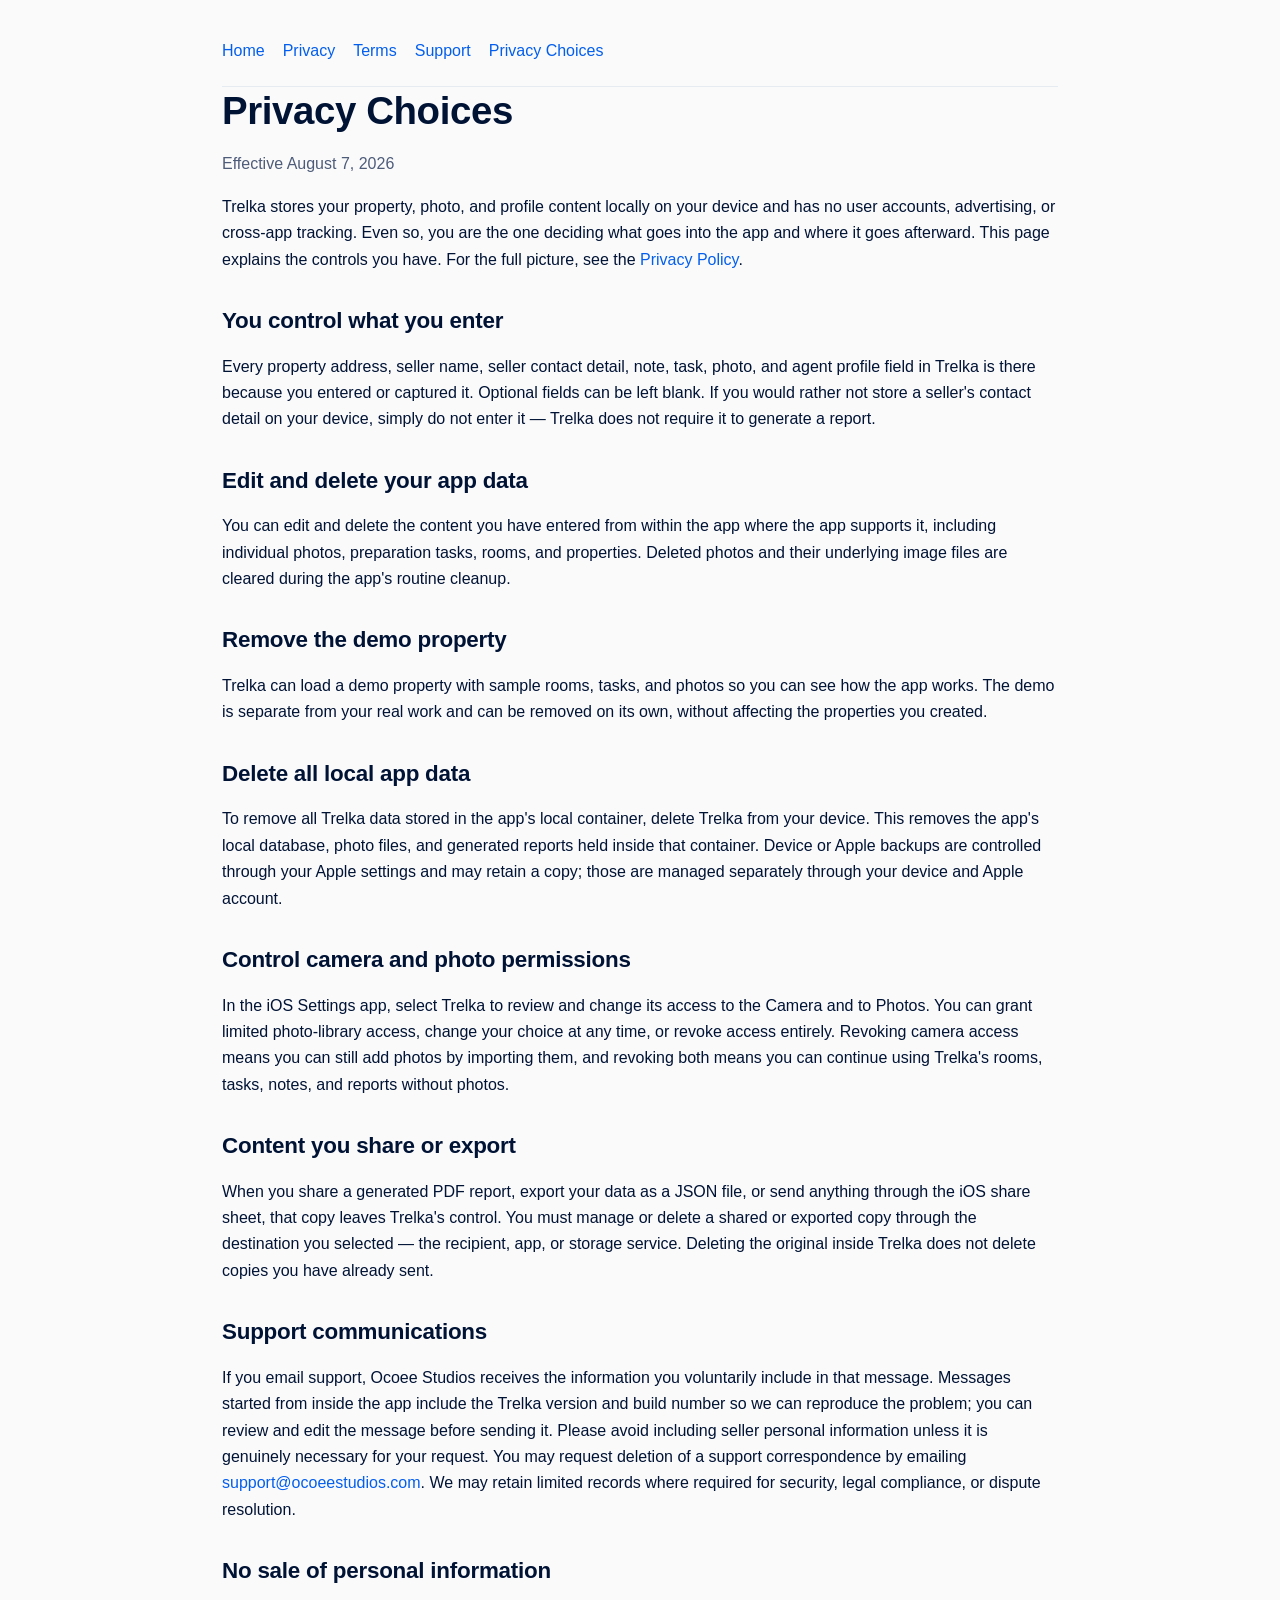
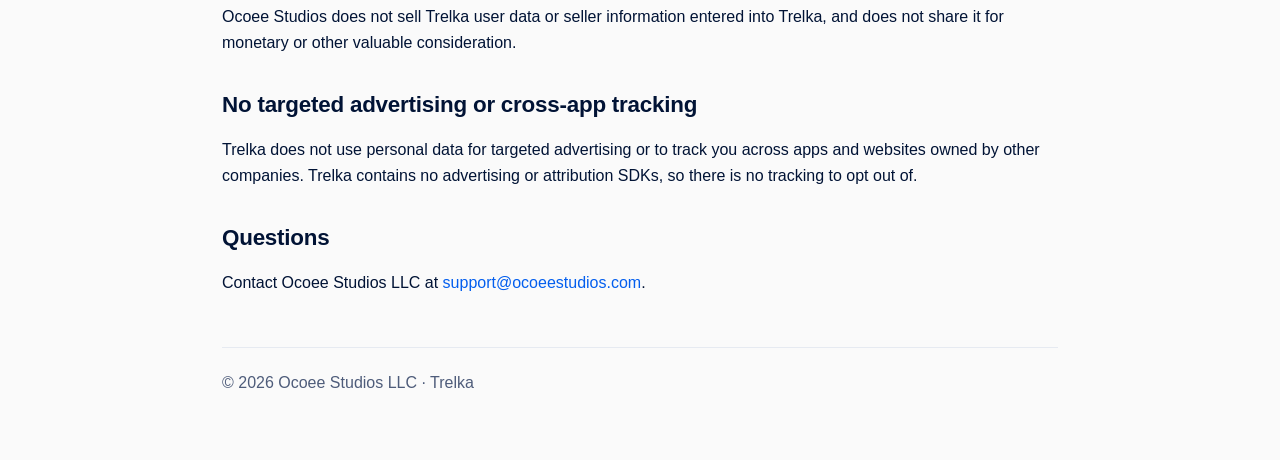
==== privacy-choices.html @ 3f32348d "Add Trelka public legal and support site" ====
<!doctype html>
<html lang="en">
<head>
<meta charset="utf-8">
<meta name="viewport" content="width=device-width,initial-scale=1">
<meta name="description" content="Privacy choices and controls available to Trelka users.">
<title>Privacy Choices | Trelka</title>
<link rel="stylesheet" href="styles.css">
</head>
<body>
<main class="wrap">

<nav class="nav">
  <a href="index.html">Home</a>
  <a href="privacy.html">Privacy</a>
  <a href="terms.html">Terms</a>
  <a href="support.html">Support</a>
  <a href="privacy-choices.html">Privacy Choices</a>
</nav>

<h1>Privacy Choices</h1>
<p class="muted">Effective August 7, 2026</p>

<p>Trelka stores your property, photo, and profile content locally on your device and has no user accounts, advertising, or cross-app tracking. Even so, you are the one deciding what goes into the app and where it goes afterward. This page explains the controls you have. For the full picture, see the <a href="privacy.html">Privacy Policy</a>.</p>

<h2>You control what you enter</h2>
<p>Every property address, seller name, seller contact detail, note, task, photo, and agent profile field in Trelka is there because you entered or captured it. Optional fields can be left blank. If you would rather not store a seller's contact detail on your device, simply do not enter it — Trelka does not require it to generate a report.</p>

<h2>Edit and delete your app data</h2>
<p>You can edit and delete the content you have entered from within the app where the app supports it, including individual photos, preparation tasks, rooms, and properties. Deleted photos and their underlying image files are cleared during the app's routine cleanup.</p>

<h2>Remove the demo property</h2>
<p>Trelka can load a demo property with sample rooms, tasks, and photos so you can see how the app works. The demo is separate from your real work and can be removed on its own, without affecting the properties you created.</p>

<h2>Delete all local app data</h2>
<p>To remove all Trelka data stored in the app's local container, delete Trelka from your device. This removes the app's local database, photo files, and generated reports held inside that container. Device or Apple backups are controlled through your Apple settings and may retain a copy; those are managed separately through your device and Apple account.</p>

<h2>Control camera and photo permissions</h2>
<p>In the iOS Settings app, select Trelka to review and change its access to the Camera and to Photos. You can grant limited photo-library access, change your choice at any time, or revoke access entirely. Revoking camera access means you can still add photos by importing them, and revoking both means you can continue using Trelka's rooms, tasks, notes, and reports without photos.</p>

<h2>Content you share or export</h2>
<p>When you share a generated PDF report, export your data as a JSON file, or send anything through the iOS share sheet, that copy leaves Trelka's control. You must manage or delete a shared or exported copy through the destination you selected — the recipient, app, or storage service. Deleting the original inside Trelka does not delete copies you have already sent.</p>

<h2>Support communications</h2>
<p>If you email support, Ocoee Studios receives the information you voluntarily include in that message. Messages started from inside the app include the Trelka version and build number so we can reproduce the problem; you can review and edit the message before sending it. Please avoid including seller personal information unless it is genuinely necessary for your request. You may request deletion of a support correspondence by emailing <a href="mailto:support@ocoeestudios.com?subject=Trelka%20Privacy%20Request">support@ocoeestudios.com</a>. We may retain limited records where required for security, legal compliance, or dispute resolution.</p>

<h2>No sale of personal information</h2>
<p>Ocoee Studios does not sell Trelka user data or seller information entered into Trelka, and does not share it for monetary or other valuable consideration.</p>

<h2>No targeted advertising or cross-app tracking</h2>
<p>Trelka does not use personal data for targeted advertising or to track you across apps and websites owned by other companies. Trelka contains no advertising or attribution SDKs, so there is no tracking to opt out of.</p>

<h2>Questions</h2>
<p>Contact Ocoee Studios LLC at <a href="mailto:support@ocoeestudios.com">support@ocoeestudios.com</a>.</p>

<footer>© 2026 Ocoee Studios LLC · Trelka</footer>

</main>
</body>
</html>
---- styles.css ----
:root {
  color-scheme: light;
  --navy950: #011335;
  --navy900: #031b4a;
  --blue600: #035eee;
  --blue500: #0066f8;
  --blue100: #e0edff;
  --white: #fafafa;
  --surface: #f5f7fb;
  --border: #e6eaf1;
  --gray400: #9199ad;
  --slate600: #4e5c7a;
  --green: #16a34a;
}

* { box-sizing: border-box; }

body {
  margin: 0;
  background: var(--white);
  color: var(--navy950);
  font-family: -apple-system, BlinkMacSystemFont, "Segoe UI", sans-serif;
  line-height: 1.65;
}

a { color: var(--blue600); text-decoration: none; }
a:hover { text-decoration: underline; }

.wrap { max-width: 880px; margin: auto; padding: 24px 22px 64px; }

.nav {
  display: flex;
  gap: 18px;
  flex-wrap: wrap;
  padding: 14px 0 22px;
  border-bottom: 1px solid var(--border);
  font-weight: 500;
}

.brand {
  font-size: 2.3rem;
  font-weight: 700;
  letter-spacing: -0.02em;
  color: var(--navy950);
  margin: 34px 0 4px;
}

.tagline { color: var(--slate600); font-size: 1.1rem; }

.hero { padding: 34px 0 26px; }

.card {
  background: var(--surface);
  border: 1px solid var(--border);
  border-radius: 18px;
  padding: 22px;
  margin: 16px 0;
}

.grid {
  display: grid;
  grid-template-columns: repeat(auto-fit, minmax(230px, 1fr));
  gap: 16px;
}

.button {
  display: inline-block;
  background: var(--blue600);
  color: #fff;
  font-weight: 600;
  padding: 12px 20px;
  border-radius: 999px;
  margin: 8px 8px 0 0;
}
.button:hover { text-decoration: none; background: var(--blue500); }

.button.secondary {
  background: transparent;
  color: var(--blue600);
  border: 1px solid var(--border);
}
.button.secondary:hover { background: var(--blue100); }

h1, h2, h3 { line-height: 1.25; letter-spacing: -0.01em; }
h1 { font-size: 2.4rem; margin: 0 0 6px; }
h2 { margin-top: 34px; font-size: 1.4rem; }
h3 { font-size: 1.1rem; margin-top: 0; }

small, .muted { color: var(--slate600); }

.notice {
  border-left: 4px solid var(--blue500);
  padding: 14px 16px;
  background: var(--blue100);
  border-radius: 10px;
  margin: 18px 0;
}

ul { padding-left: 22px; }
li { margin: 4px 0; }

footer {
  margin-top: 50px;
  padding-top: 22px;
  border-top: 1px solid var(--border);
  color: var(--slate600);
}

@media (max-width: 600px) {
  h1 { font-size: 1.9rem; }
  .brand { font-size: 2rem; }
  .wrap { padding: 20px 18px 48px; }
}
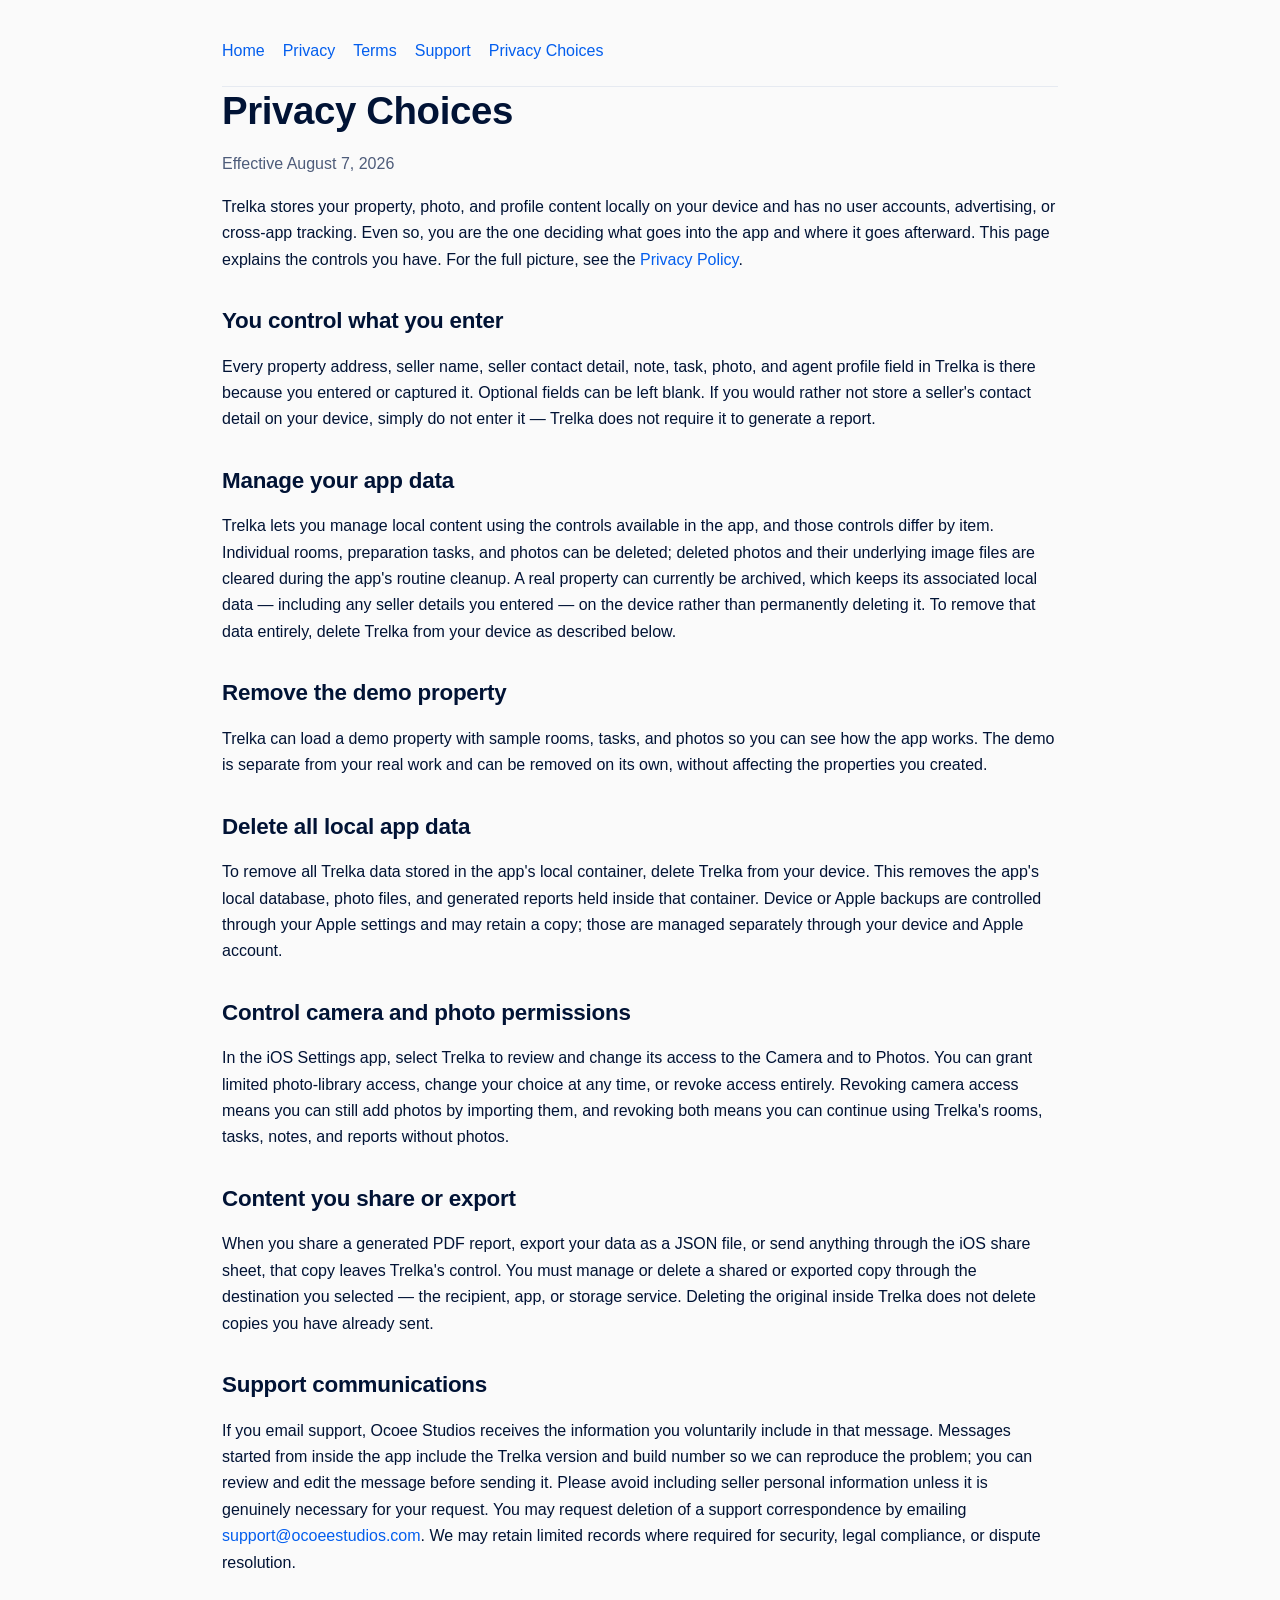
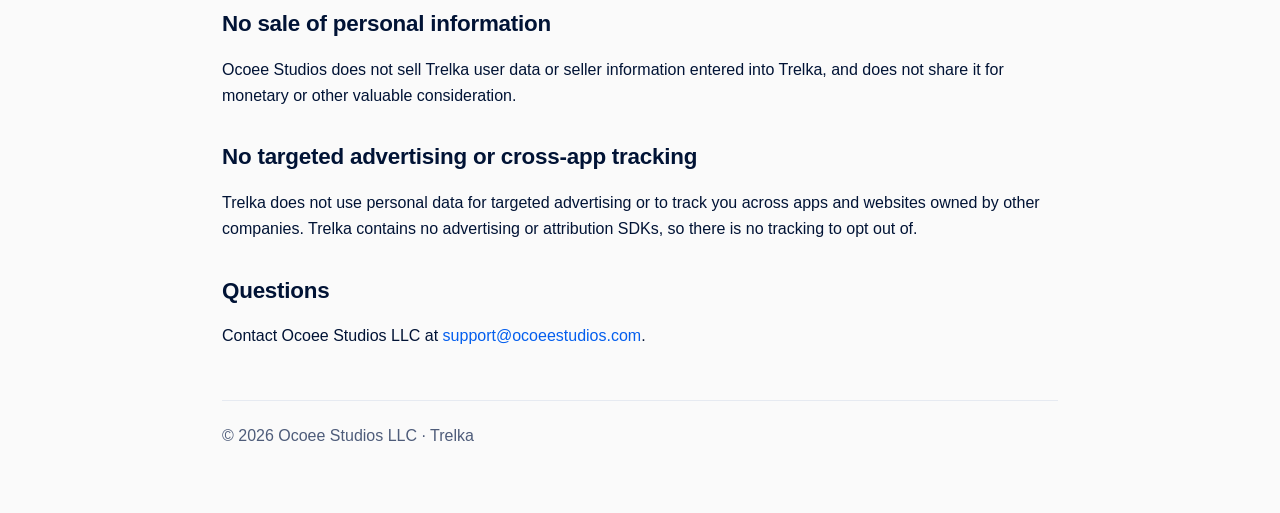
==== commit a8bb085e: "Clarify property archival in privacy pages" ====
--- a/privacy-choices.html
+++ b/privacy-choices.html
@@ -26,8 +26,8 @@
 <h2>You control what you enter</h2>
 <p>Every property address, seller name, seller contact detail, note, task, photo, and agent profile field in Trelka is there because you entered or captured it. Optional fields can be left blank. If you would rather not store a seller's contact detail on your device, simply do not enter it — Trelka does not require it to generate a report.</p>
 
-<h2>Edit and delete your app data</h2>
-<p>You can edit and delete the content you have entered from within the app where the app supports it, including individual photos, preparation tasks, rooms, and properties. Deleted photos and their underlying image files are cleared during the app's routine cleanup.</p>
+<h2>Manage your app data</h2>
+<p>Trelka lets you manage local content using the controls available in the app, and those controls differ by item. Individual rooms, preparation tasks, and photos can be deleted; deleted photos and their underlying image files are cleared during the app's routine cleanup. A real property can currently be archived, which keeps its associated local data — including any seller details you entered — on the device rather than permanently deleting it. To remove that data entirely, delete Trelka from your device as described below.</p>
 
 <h2>Remove the demo property</h2>
 <p>Trelka can load a demo property with sample rooms, tasks, and photos so you can see how the app works. The demo is separate from your real work and can be removed on its own, without affecting the properties you created.</p>
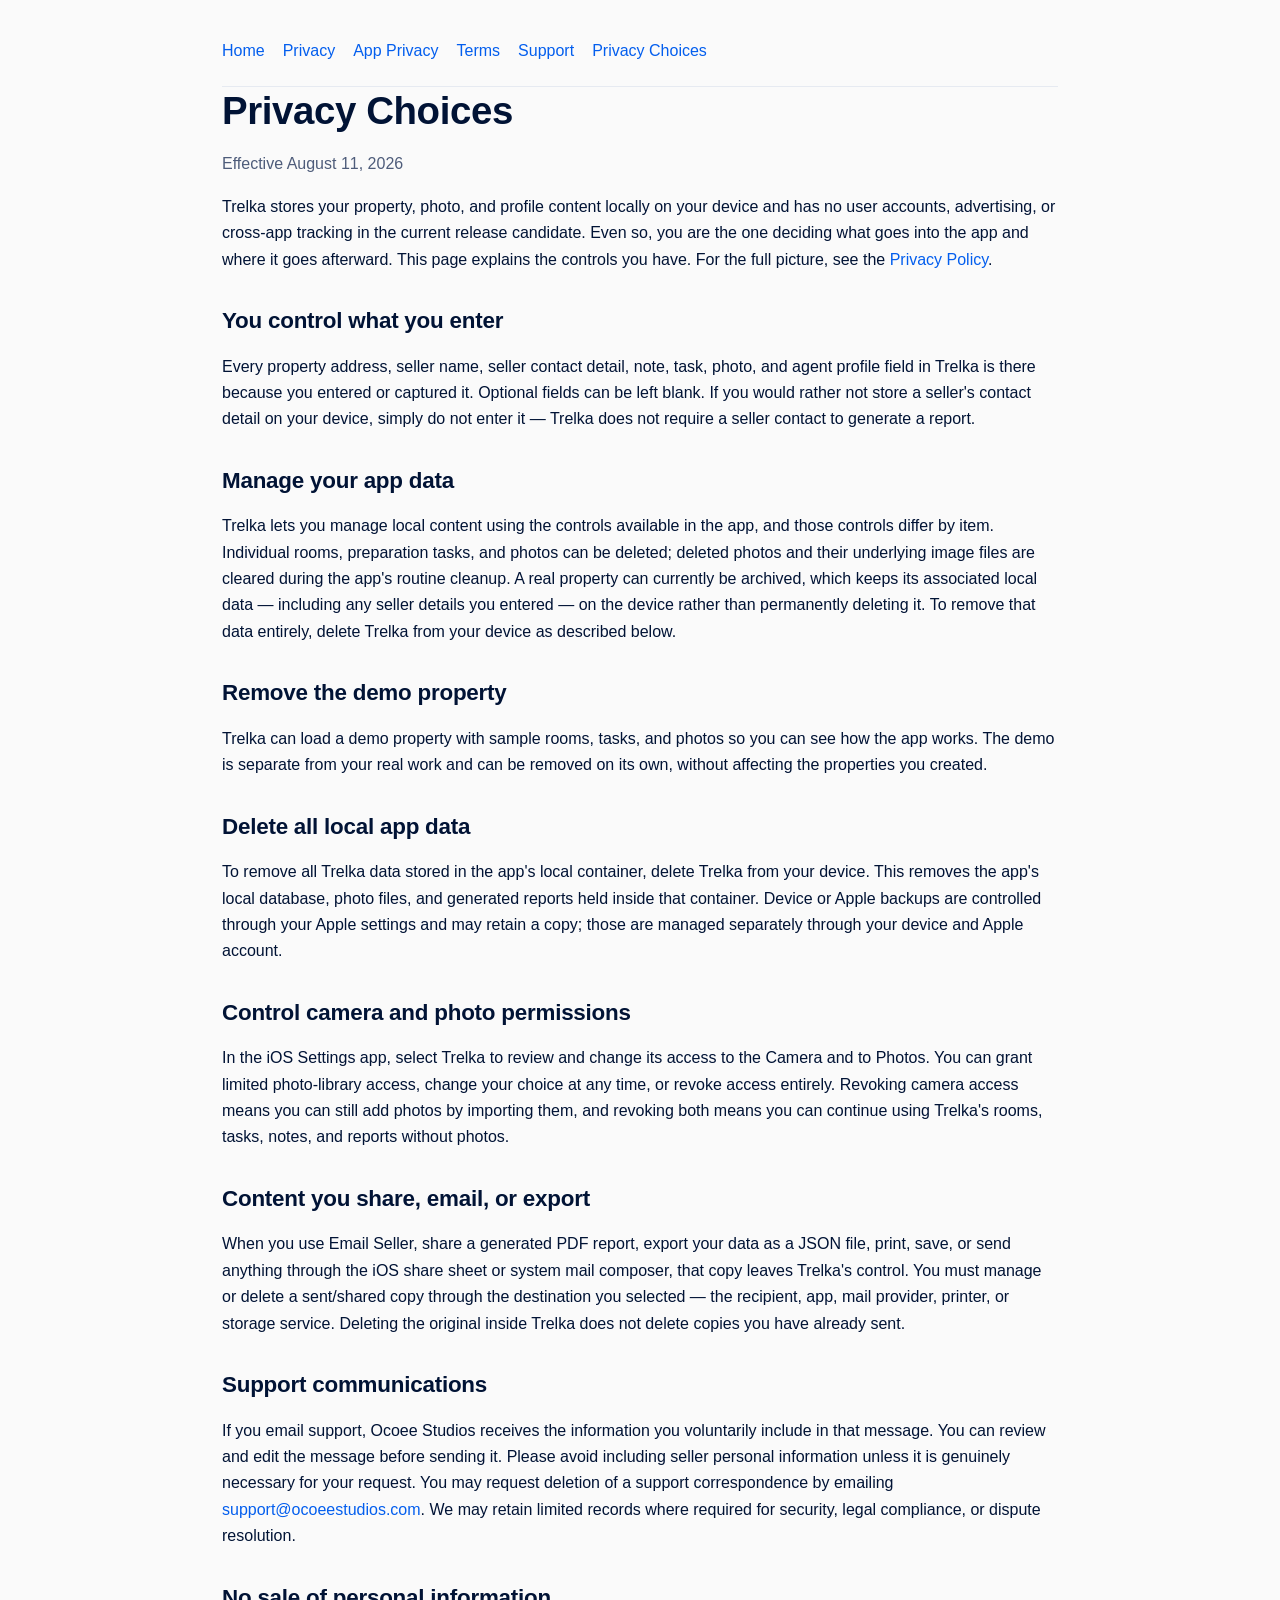
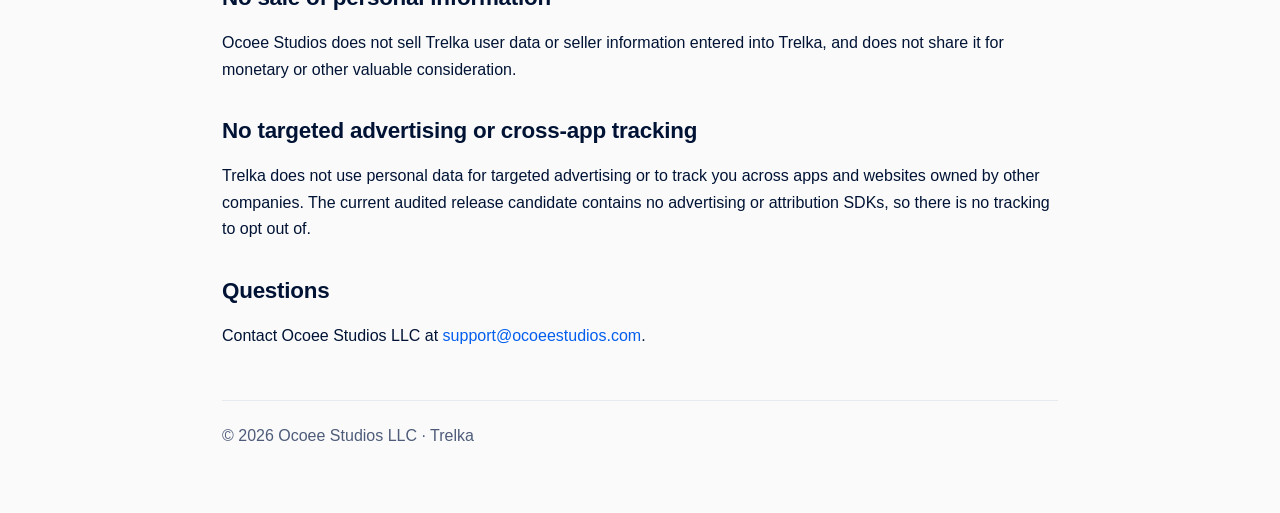
==== commit a2404871: "Refresh Trelka privacy choices page" ====
--- a/privacy-choices.html
+++ b/privacy-choices.html
@@ -13,18 +13,19 @@
 <nav class="nav">
   <a href="index.html">Home</a>
   <a href="privacy.html">Privacy</a>
+  <a href="privacy-label.html">App Privacy</a>
   <a href="terms.html">Terms</a>
   <a href="support.html">Support</a>
   <a href="privacy-choices.html">Privacy Choices</a>
 </nav>
 
 <h1>Privacy Choices</h1>
-<p class="muted">Effective August 7, 2026</p>
+<p class="muted">Effective August 11, 2026</p>
 
-<p>Trelka stores your property, photo, and profile content locally on your device and has no user accounts, advertising, or cross-app tracking. Even so, you are the one deciding what goes into the app and where it goes afterward. This page explains the controls you have. For the full picture, see the <a href="privacy.html">Privacy Policy</a>.</p>
+<p>Trelka stores your property, photo, and profile content locally on your device and has no user accounts, advertising, or cross-app tracking in the current release candidate. Even so, you are the one deciding what goes into the app and where it goes afterward. This page explains the controls you have. For the full picture, see the <a href="privacy.html">Privacy Policy</a>.</p>
 
 <h2>You control what you enter</h2>
-<p>Every property address, seller name, seller contact detail, note, task, photo, and agent profile field in Trelka is there because you entered or captured it. Optional fields can be left blank. If you would rather not store a seller's contact detail on your device, simply do not enter it — Trelka does not require it to generate a report.</p>
+<p>Every property address, seller name, seller contact detail, note, task, photo, and agent profile field in Trelka is there because you entered or captured it. Optional fields can be left blank. If you would rather not store a seller's contact detail on your device, simply do not enter it — Trelka does not require a seller contact to generate a report.</p>
 
 <h2>Manage your app data</h2>
 <p>Trelka lets you manage local content using the controls available in the app, and those controls differ by item. Individual rooms, preparation tasks, and photos can be deleted; deleted photos and their underlying image files are cleared during the app's routine cleanup. A real property can currently be archived, which keeps its associated local data — including any seller details you entered — on the device rather than permanently deleting it. To remove that data entirely, delete Trelka from your device as described below.</p>
@@ -38,17 +39,17 @@
 <h2>Control camera and photo permissions</h2>
 <p>In the iOS Settings app, select Trelka to review and change its access to the Camera and to Photos. You can grant limited photo-library access, change your choice at any time, or revoke access entirely. Revoking camera access means you can still add photos by importing them, and revoking both means you can continue using Trelka's rooms, tasks, notes, and reports without photos.</p>
 
-<h2>Content you share or export</h2>
-<p>When you share a generated PDF report, export your data as a JSON file, or send anything through the iOS share sheet, that copy leaves Trelka's control. You must manage or delete a shared or exported copy through the destination you selected — the recipient, app, or storage service. Deleting the original inside Trelka does not delete copies you have already sent.</p>
+<h2>Content you share, email, or export</h2>
+<p>When you use Email Seller, share a generated PDF report, export your data as a JSON file, print, save, or send anything through the iOS share sheet or system mail composer, that copy leaves Trelka's control. You must manage or delete a sent/shared copy through the destination you selected — the recipient, app, mail provider, printer, or storage service. Deleting the original inside Trelka does not delete copies you have already sent.</p>
 
 <h2>Support communications</h2>
-<p>If you email support, Ocoee Studios receives the information you voluntarily include in that message. Messages started from inside the app include the Trelka version and build number so we can reproduce the problem; you can review and edit the message before sending it. Please avoid including seller personal information unless it is genuinely necessary for your request. You may request deletion of a support correspondence by emailing <a href="mailto:support@ocoeestudios.com?subject=Trelka%20Privacy%20Request">support@ocoeestudios.com</a>. We may retain limited records where required for security, legal compliance, or dispute resolution.</p>
+<p>If you email support, Ocoee Studios receives the information you voluntarily include in that message. You can review and edit the message before sending it. Please avoid including seller personal information unless it is genuinely necessary for your request. You may request deletion of a support correspondence by emailing <a href="mailto:support@ocoeestudios.com?subject=Trelka%20Privacy%20Request">support@ocoeestudios.com</a>. We may retain limited records where required for security, legal compliance, or dispute resolution.</p>
 
 <h2>No sale of personal information</h2>
 <p>Ocoee Studios does not sell Trelka user data or seller information entered into Trelka, and does not share it for monetary or other valuable consideration.</p>
 
 <h2>No targeted advertising or cross-app tracking</h2>
-<p>Trelka does not use personal data for targeted advertising or to track you across apps and websites owned by other companies. Trelka contains no advertising or attribution SDKs, so there is no tracking to opt out of.</p>
+<p>Trelka does not use personal data for targeted advertising or to track you across apps and websites owned by other companies. The current audited release candidate contains no advertising or attribution SDKs, so there is no tracking to opt out of.</p>
 
 <h2>Questions</h2>
 <p>Contact Ocoee Studios LLC at <a href="mailto:support@ocoeestudios.com">support@ocoeestudios.com</a>.</p>
